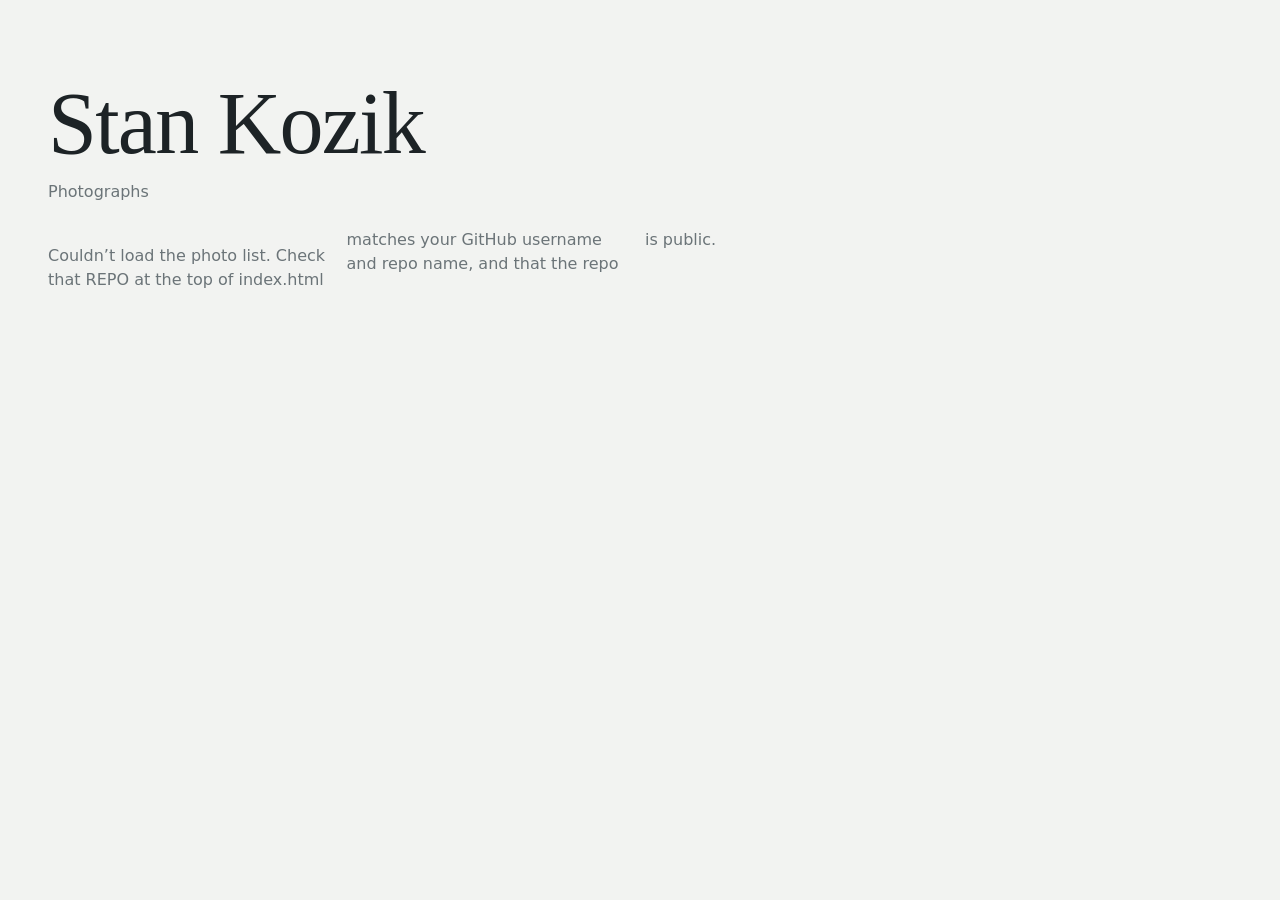
==== index.html @ 486a5b28 "Add files via upload" ====
<!DOCTYPE html>
<html lang="en">
<head>
<meta charset="utf-8">
<meta name="viewport" content="width=device-width, initial-scale=1">
<title>Stan Kozik – Photographs</title>
<style>
  :root { --bg:#f2f3f1; --ink:#1d2326; --mute:#6b7478; --veil:rgba(20,26,29,.94); color-scheme: light dark; }
  @media (prefers-color-scheme: dark) { :root { --bg:#1c2226; --ink:#e8ecec; --mute:#8d989c; } }
  * { box-sizing: border-box; }
  body { margin:0; background:var(--bg); color:var(--ink); font:16px/1.5 system-ui,-apple-system,"Segoe UI",sans-serif; }
  header { padding:clamp(2rem,8vw,5rem) clamp(1rem,4vw,3rem) 1.5rem; }
  h1 { margin:0; font:400 clamp(2.4rem,9vw,5.5rem)/1 "Iowan Old Style","Palatino Linotype",Georgia,serif; letter-spacing:-.02em; }
  header p { margin:.75rem 0 0; color:var(--mute); }
  main { padding:0 clamp(1rem,4vw,3rem) 4rem; }
  .gallery { column-width:280px; column-gap:10px; }
  .gallery button { display:block; width:100%; margin:0 0 10px; padding:0; border:0; background:none; cursor:zoom-in; break-inside:avoid; }
  .gallery img { display:block; width:100%; height:auto; background:rgba(128,128,128,.15); }
  button:focus-visible { outline:3px solid currentColor; outline-offset:2px; }
  .msg { color:var(--mute); max-width:60ch; }
  #box { position:fixed; inset:0; background:var(--veil); display:none; align-items:center; justify-content:center; flex-direction:column; padding:3rem 1rem 4rem; color:#e8ecec; z-index:10; }
  #box.open { display:flex; }
  #box img { max-width:100%; max-height:100%; object-fit:contain; min-height:0; }
  #cap { position:absolute; bottom:1.25rem; left:0; right:0; text-align:center; font-size:.95rem; color:#aab3b6; }
  #box .nav { position:absolute; top:50%; transform:translateY(-50%); border:0; background:none; color:inherit; font-size:2.5rem; padding:1rem; cursor:pointer; }
  #prev { left:0; } #next { right:0; }
  #close { position:absolute; top:.5rem; right:.75rem; border:0; background:none; color:inherit; font-size:2rem; padding:.5rem 1rem; cursor:pointer; }
</style>
</head>
<body>
<header>
  <h1>Stan Kozik</h1>
  <p>Photographs</p>
</header>
<main><div id="gallery" class="gallery"></div></main>

<div id="box" role="dialog" aria-modal="true" aria-label="Photo viewer">
  <button id="close" aria-label="Close">×</button>
  <button id="prev" class="nav" aria-label="Previous photo">‹</button>
  <img id="big" alt="">
  <button id="next" class="nav" aria-label="Next photo">›</button>
  <div id="cap"></div>
</div>

<script>
// EDIT THESE TWO LINES: your GitHub username and the name of the repo holding this site.
const REPO = "YOUR_GITHUB_USERNAME/YOUR_REPO_NAME";
const FOLDER = "images";

const gal = document.getElementById("gallery");
const box = document.getElementById("box"), big = document.getElementById("big"), cap = document.getElementById("cap");
let photos = [], i = 0, opener = null;

const nice = f => f.replace(/\.[^.]+$/, "").replace(/^[\d\s_-]+/, "").replace(/[-_]+/g, " ").trim();

fetch(`https://api.github.com/repos/${REPO}/contents/${FOLDER}`)
  .then(r => { if (!r.ok) throw new Error(r.status); return r.json(); })
  .then(list => {
    photos = list.filter(f => /\.(jpe?g|png|webp|avif|gif)$/i.test(f.name))
      .map(f => f.name).sort((a, b) => a.localeCompare(b, undefined, { numeric: true }));
    if (!photos.length) { gal.innerHTML = '<p class="msg">No photos yet. Add some to the images folder.</p>'; return; }
    photos.forEach((name, n) => {
      const b = document.createElement("button");
      b.setAttribute("aria-label", "Open photo " + (nice(name) || n + 1));
      b.innerHTML = `<img src="${FOLDER}/${encodeURIComponent(name)}" loading="lazy" decoding="async" alt="${nice(name)}">`;
      b.onclick = () => show(n, b);
      gal.appendChild(b);
    });
  })
  .catch(() => { gal.innerHTML = '<p class="msg">Couldn’t load the photo list. Check that REPO at the top of index.html matches your GitHub username and repo name, and that the repo is public.</p>'; });

function show(n, from) {
  i = (n + photos.length) % photos.length;
  if (from) opener = from;
  big.src = `${FOLDER}/${encodeURIComponent(photos[i])}`;
  big.alt = nice(photos[i]);
  cap.textContent = nice(photos[i]);
  box.classList.add("open");
  document.getElementById("close").focus();
}
function hide() { box.classList.remove("open"); big.removeAttribute("src"); if (opener) opener.focus(); }

document.getElementById("close").onclick = hide;
document.getElementById("prev").onclick = () => show(i - 1);
document.getElementById("next").onclick = () => show(i + 1);
box.addEventListener("click", e => { if (e.target === box) hide(); });
document.addEventListener("keydown", e => {
  if (!box.classList.contains("open")) return;
  if (e.key === "Escape") hide();
  if (e.key === "ArrowLeft") show(i - 1);
  if (e.key === "ArrowRight") show(i + 1);
});
let x0 = null;
box.addEventListener("touchstart", e => { x0 = e.touches[0].clientX; }, { passive: true });
box.addEventListener("touchend", e => {
  if (x0 === null) return;
  const dx = e.changedTouches[0].clientX - x0; x0 = null;
  if (Math.abs(dx) > 50) show(i + (dx < 0 ? 1 : -1));
});
</script>
</body>
</html>
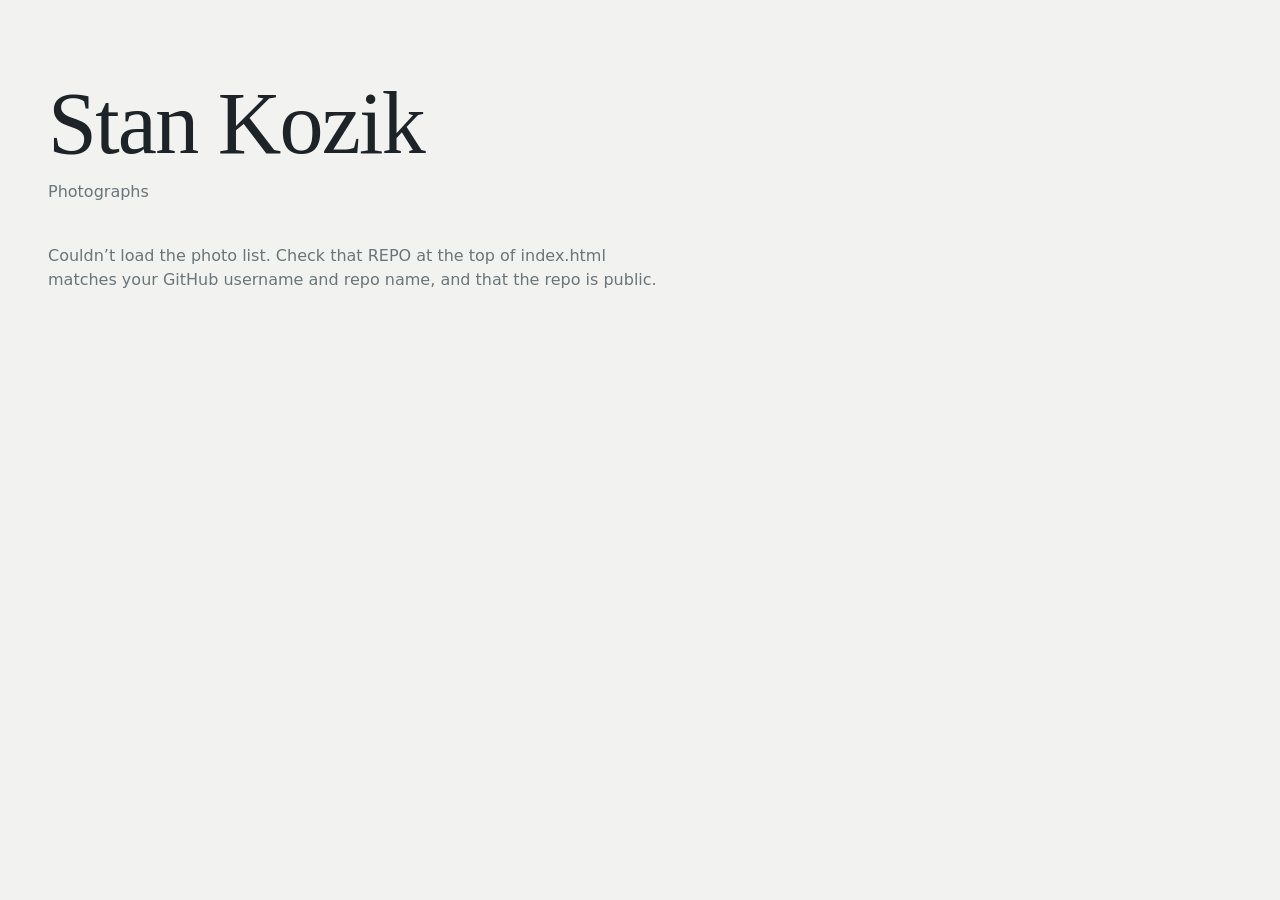
==== commit 2fd5087a: "Add files via upload" ====
--- a/index.html
+++ b/index.html
@@ -13,9 +13,12 @@
   h1 { margin:0; font:400 clamp(2.4rem,9vw,5.5rem)/1 "Iowan Old Style","Palatino Linotype",Georgia,serif; letter-spacing:-.02em; }
   header p { margin:.75rem 0 0; color:var(--mute); }
   main { padding:0 clamp(1rem,4vw,3rem) 4rem; }
-  .gallery { column-width:280px; column-gap:10px; }
-  .gallery button { display:block; width:100%; margin:0 0 10px; padding:0; border:0; background:none; cursor:zoom-in; break-inside:avoid; }
+  /* Rows of photos fill the full width; each photo keeps its own shape. --h is the target row height. */
+  .gallery { --h:300px; display:flex; flex-wrap:wrap; gap:10px; }
+  .gallery::after { content:""; flex-grow:1000000; }
+  .gallery button { --r:1.5; flex:calc(var(--r) * 100) 1 calc(var(--r) * var(--h)); margin:0; padding:0; border:0; background:none; cursor:zoom-in; }
   .gallery img { display:block; width:100%; height:auto; background:rgba(128,128,128,.15); }
+  @media (max-width:600px) { .gallery { --h:180px; gap:6px; } }
   button:focus-visible { outline:3px solid currentColor; outline-offset:2px; }
   .msg { color:var(--mute); max-width:60ch; }
   #box { position:fixed; inset:0; background:var(--veil); display:none; align-items:center; justify-content:center; flex-direction:column; padding:3rem 1rem 4rem; color:#e8ecec; z-index:10; }
@@ -43,8 +46,8 @@
 </div>
 
 <script>
-// EDIT THESE TWO LINES: your GitHub username and the name of the repo holding this site.
-const REPO = "YOUR_GITHUB_USERNAME/YOUR_REPO_NAME";
+// GitHub username/repo that holds this site.
+const REPO = "Starkoz-mp3/Photos";
 const FOLDER = "images";
 
 const gal = document.getElementById("gallery");
@@ -62,7 +65,11 @@
     photos.forEach((name, n) => {
       const b = document.createElement("button");
       b.setAttribute("aria-label", "Open photo " + (nice(name) || n + 1));
-      b.innerHTML = `<img src="${FOLDER}/${encodeURIComponent(name)}" loading="lazy" decoding="async" alt="${nice(name)}">`;
+      b.innerHTML = `<img src="${FOLDER}/${encodeURIComponent(name)}" decoding="async" alt="${nice(name)}">`;
+      const im = b.firstChild;
+      const setShape = () => { if (im.naturalHeight) b.style.setProperty("--r", im.naturalWidth / im.naturalHeight); };
+      im.onload = setShape;
+      if (im.complete) setShape();
       b.onclick = () => show(n, b);
       gal.appendChild(b);
     });
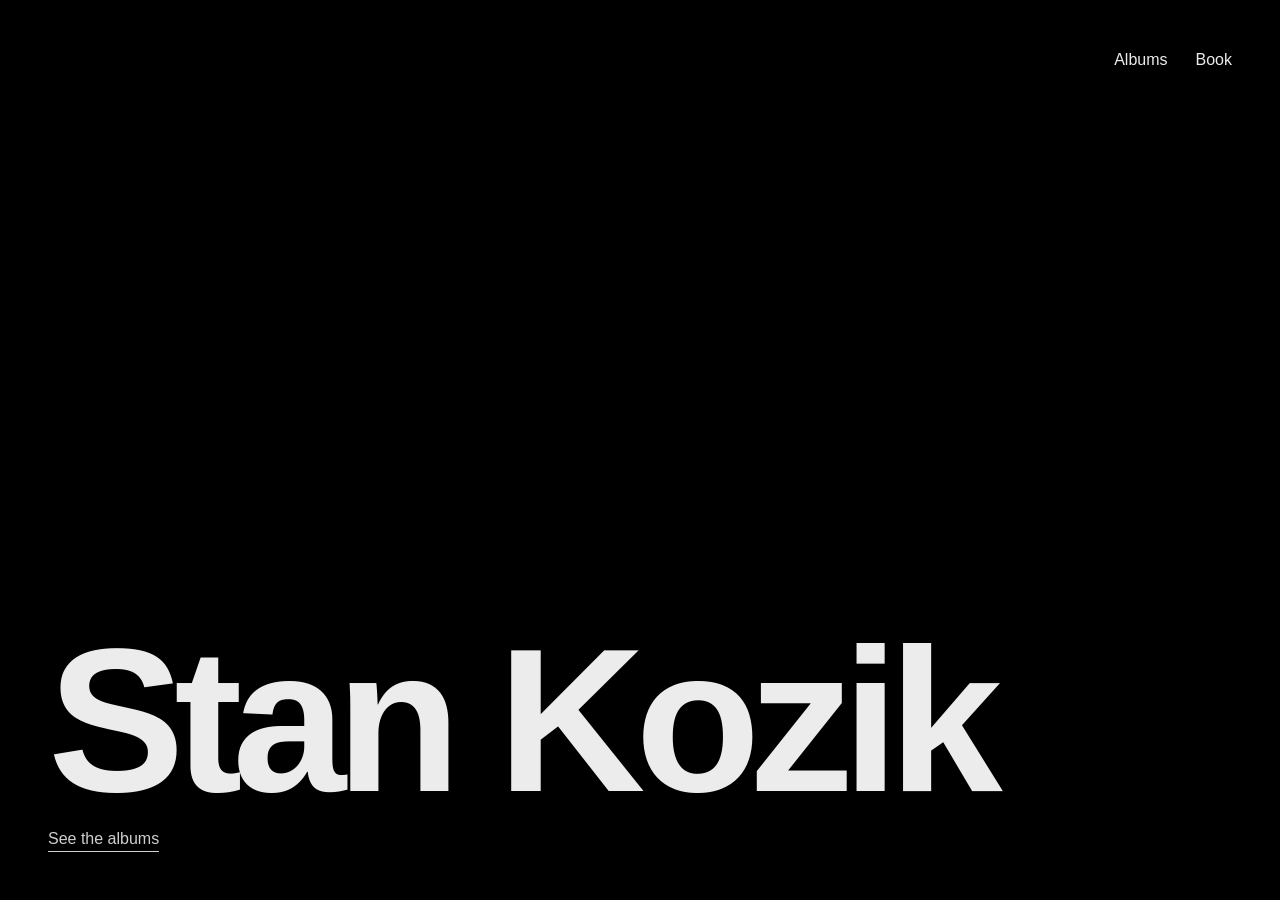
==== commit f902f7e4: "Add files via upload" ====
--- a/index.html
+++ b/index.html
@@ -1,109 +1,5 @@
-<!DOCTYPE html>
-<html lang="en">
-<head>
-<meta charset="utf-8">
-<meta name="viewport" content="width=device-width, initial-scale=1">
-<title>Stan Kozik – Photographs</title>
-<style>
-  :root { --bg:#f2f3f1; --ink:#1d2326; --mute:#6b7478; --veil:rgba(20,26,29,.94); color-scheme: light dark; }
-  @media (prefers-color-scheme: dark) { :root { --bg:#1c2226; --ink:#e8ecec; --mute:#8d989c; } }
-  * { box-sizing: border-box; }
-  body { margin:0; background:var(--bg); color:var(--ink); font:16px/1.5 system-ui,-apple-system,"Segoe UI",sans-serif; }
-  header { padding:clamp(2rem,8vw,5rem) clamp(1rem,4vw,3rem) 1.5rem; }
-  h1 { margin:0; font:400 clamp(2.4rem,9vw,5.5rem)/1 "Iowan Old Style","Palatino Linotype",Georgia,serif; letter-spacing:-.02em; }
-  header p { margin:.75rem 0 0; color:var(--mute); }
-  main { padding:0 clamp(1rem,4vw,3rem) 4rem; }
-  /* Rows of photos fill the full width; each photo keeps its own shape. --h is the target row height. */
-  .gallery { --h:300px; display:flex; flex-wrap:wrap; gap:10px; }
-  .gallery::after { content:""; flex-grow:1000000; }
-  .gallery button { --r:1.5; flex:calc(var(--r) * 100) 1 calc(var(--r) * var(--h)); margin:0; padding:0; border:0; background:none; cursor:zoom-in; }
-  .gallery img { display:block; width:100%; height:auto; background:rgba(128,128,128,.15); }
-  @media (max-width:600px) { .gallery { --h:180px; gap:6px; } }
-  button:focus-visible { outline:3px solid currentColor; outline-offset:2px; }
-  .msg { color:var(--mute); max-width:60ch; }
-  #box { position:fixed; inset:0; background:var(--veil); display:none; align-items:center; justify-content:center; flex-direction:column; padding:3rem 1rem 4rem; color:#e8ecec; z-index:10; }
-  #box.open { display:flex; }
-  #box img { max-width:100%; max-height:100%; object-fit:contain; min-height:0; }
-  #cap { position:absolute; bottom:1.25rem; left:0; right:0; text-align:center; font-size:.95rem; color:#aab3b6; }
-  #box .nav { position:absolute; top:50%; transform:translateY(-50%); border:0; background:none; color:inherit; font-size:2.5rem; padding:1rem; cursor:pointer; }
-  #prev { left:0; } #next { right:0; }
-  #close { position:absolute; top:.5rem; right:.75rem; border:0; background:none; color:inherit; font-size:2rem; padding:.5rem 1rem; cursor:pointer; }
-</style>
-</head>
-<body>
-<header>
-  <h1>Stan Kozik</h1>
-  <p>Photographs</p>
-</header>
-<main><div id="gallery" class="gallery"></div></main>
-
-<div id="box" role="dialog" aria-modal="true" aria-label="Photo viewer">
-  <button id="close" aria-label="Close">×</button>
-  <button id="prev" class="nav" aria-label="Previous photo">‹</button>
-  <img id="big" alt="">
-  <button id="next" class="nav" aria-label="Next photo">›</button>
-  <div id="cap"></div>
-</div>
-
-<script>
-// GitHub username/repo that holds this site.
-const REPO = "Starkoz-mp3/Photos";
-const FOLDER = "images";
-
-const gal = document.getElementById("gallery");
-const box = document.getElementById("box"), big = document.getElementById("big"), cap = document.getElementById("cap");
-let photos = [], i = 0, opener = null;
-
-const nice = f => f.replace(/\.[^.]+$/, "").replace(/^[\d\s_-]+/, "").replace(/[-_]+/g, " ").trim();
-
-fetch(`https://api.github.com/repos/${REPO}/contents/${FOLDER}`)
-  .then(r => { if (!r.ok) throw new Error(r.status); return r.json(); })
-  .then(list => {
-    photos = list.filter(f => /\.(jpe?g|png|webp|avif|gif)$/i.test(f.name))
-      .map(f => f.name).sort((a, b) => a.localeCompare(b, undefined, { numeric: true }));
-    if (!photos.length) { gal.innerHTML = '<p class="msg">No photos yet. Add some to the images folder.</p>'; return; }
-    photos.forEach((name, n) => {
-      const b = document.createElement("button");
-      b.setAttribute("aria-label", "Open photo " + (nice(name) || n + 1));
-      b.innerHTML = `<img src="${FOLDER}/${encodeURIComponent(name)}" decoding="async" alt="${nice(name)}">`;
-      const im = b.firstChild;
-      const setShape = () => { if (im.naturalHeight) b.style.setProperty("--r", im.naturalWidth / im.naturalHeight); };
-      im.onload = setShape;
-      if (im.complete) setShape();
-      b.onclick = () => show(n, b);
-      gal.appendChild(b);
-    });
-  })
-  .catch(() => { gal.innerHTML = '<p class="msg">Couldn’t load the photo list. Check that REPO at the top of index.html matches your GitHub username and repo name, and that the repo is public.</p>'; });
-
-function show(n, from) {
-  i = (n + photos.length) % photos.length;
-  if (from) opener = from;
-  big.src = `${FOLDER}/${encodeURIComponent(photos[i])}`;
-  big.alt = nice(photos[i]);
-  cap.textContent = nice(photos[i]);
-  box.classList.add("open");
-  document.getElementById("close").focus();
-}
-function hide() { box.classList.remove("open"); big.removeAttribute("src"); if (opener) opener.focus(); }
-
-document.getElementById("close").onclick = hide;
-document.getElementById("prev").onclick = () => show(i - 1);
-document.getElementById("next").onclick = () => show(i + 1);
-box.addEventListener("click", e => { if (e.target === box) hide(); });
-document.addEventListener("keydown", e => {
-  if (!box.classList.contains("open")) return;
-  if (e.key === "Escape") hide();
-  if (e.key === "ArrowLeft") show(i - 1);
-  if (e.key === "ArrowRight") show(i + 1);
-});
-let x0 = null;
-box.addEventListener("touchstart", e => { x0 = e.touches[0].clientX; }, { passive: true });
-box.addEventListener("touchend", e => {
-  if (x0 === null) return;
-  const dx = e.changedTouches[0].clientX - x0; x0 = null;
-  if (Math.abs(dx) > 50) show(i + (dx < 0 ? 1 : -1));
-});
-</script>
-</body>
-</html>
+<!DOCTYPE html><html lang="en"><head><meta charset="utf-8"><meta name="viewport" content="width=device-width, initial-scale=1"><title>Stan Kozik – Photographs</title><link rel="stylesheet" href="style.css"></head><body>
+<nav class="nav"><span></span><span class="links"><a href="albums.html">Albums</a><a href="book.html">Book</a></span></nav>
+<header class="hero" role="img" aria-label="A figure walking toward a streetlamp in fog">
+<h1>Stan Kozik</h1><a class="go" href="albums.html">See the albums</a></header>
+</body></html>
--- a/style.css
+++ b/style.css
@@ -0,0 +1,36 @@
+:root{--bg:#0e0e0e;--ink:#ececec;--mute:#8a8a8a;--pad:clamp(1rem,4vw,3rem)}
+*{box-sizing:border-box}
+html{color-scheme:dark}
+body{margin:0;background:var(--bg);color:var(--ink);font:16px/1.5 "Helvetica Neue",Helvetica,Arial,sans-serif}
+a{color:inherit;text-decoration:none}
+a:focus-visible,button:focus-visible{outline:2px solid var(--ink);outline-offset:3px}
+.nav{position:absolute;top:0;left:0;right:0;display:flex;justify-content:space-between;padding:var(--pad);z-index:5}
+.nav .links{display:flex;gap:1.75rem}
+.nav a:hover{opacity:.6}
+.nav .here{border-bottom:1px solid currentColor}
+.hero{position:relative;height:100vh;height:100svh;min-height:420px;display:flex;flex-direction:column;justify-content:flex-end;padding:var(--pad);background:#000 url(images/hero.jpg) 50% 45%/cover no-repeat}
+.hero::before{content:"";position:absolute;inset:0;background:linear-gradient(to top,rgba(0,0,0,.7),transparent 55%)}
+.hero h1{position:relative;margin:0;font-weight:700;font-size:clamp(3.5rem,16vw,13rem);line-height:.85;letter-spacing:-.05em}
+.hero a.go{position:relative;margin-top:1.25rem;color:#cfcfcf;border-bottom:1px solid currentColor;align-self:flex-start}
+.page{padding:clamp(5rem,12vw,7rem) var(--pad) 4rem}
+.title{margin:0 0 2rem;font-weight:700;font-size:clamp(2.5rem,9vw,6rem);line-height:.95;letter-spacing:-.04em}
+.msg{color:var(--mute);max-width:60ch}
+.albums{display:grid;grid-template-columns:repeat(auto-fill,minmax(min(100%,300px),1fr));gap:10px}
+.tile{position:relative;display:block;aspect-ratio:4/5;overflow:hidden;background:#1a1a1a}
+.tile img{width:100%;height:100%;object-fit:cover;display:block;transition:transform .5s}
+.tile:hover img{transform:scale(1.03)}
+.tile::after{content:"";position:absolute;inset:0;background:linear-gradient(to top,rgba(0,0,0,.6),transparent 50%)}
+.tile span{position:absolute;left:1rem;bottom:.9rem;z-index:1;font-size:1.75rem;font-weight:700;letter-spacing:-.03em;line-height:1.1}
+.gallery{--h:300px;display:flex;flex-wrap:wrap;gap:10px}
+.gallery::after{content:"";flex-grow:1000000}
+.gallery button{--r:1.5;flex:calc(var(--r) * 100) 1 calc(var(--r) * var(--h));margin:0;padding:0;border:0;background:none;cursor:zoom-in}
+.gallery img{display:block;width:100%;height:auto;background:#1a1a1a}
+@media (max-width:600px){.gallery{--h:180px;gap:6px}}
+#box{position:fixed;inset:0;background:rgba(8,8,8,.96);display:none;align-items:center;justify-content:center;padding:3rem 1rem 4rem;z-index:10}
+#box.open{display:flex}
+#box img{max-width:100%;max-height:100%;object-fit:contain;min-height:0}
+#cap{position:absolute;bottom:1.25rem;left:0;right:0;text-align:center;font-size:.95rem;color:var(--mute)}
+#box .arrow{position:absolute;top:50%;transform:translateY(-50%);border:0;background:none;color:inherit;font-size:2.5rem;padding:1rem;cursor:pointer}
+#prev{left:0}#next{right:0}
+#close{position:absolute;top:.5rem;right:.75rem;border:0;background:none;color:inherit;font-size:2rem;padding:.5rem 1rem;cursor:pointer}
+@media (prefers-reduced-motion:reduce){.tile img{transition:none}}
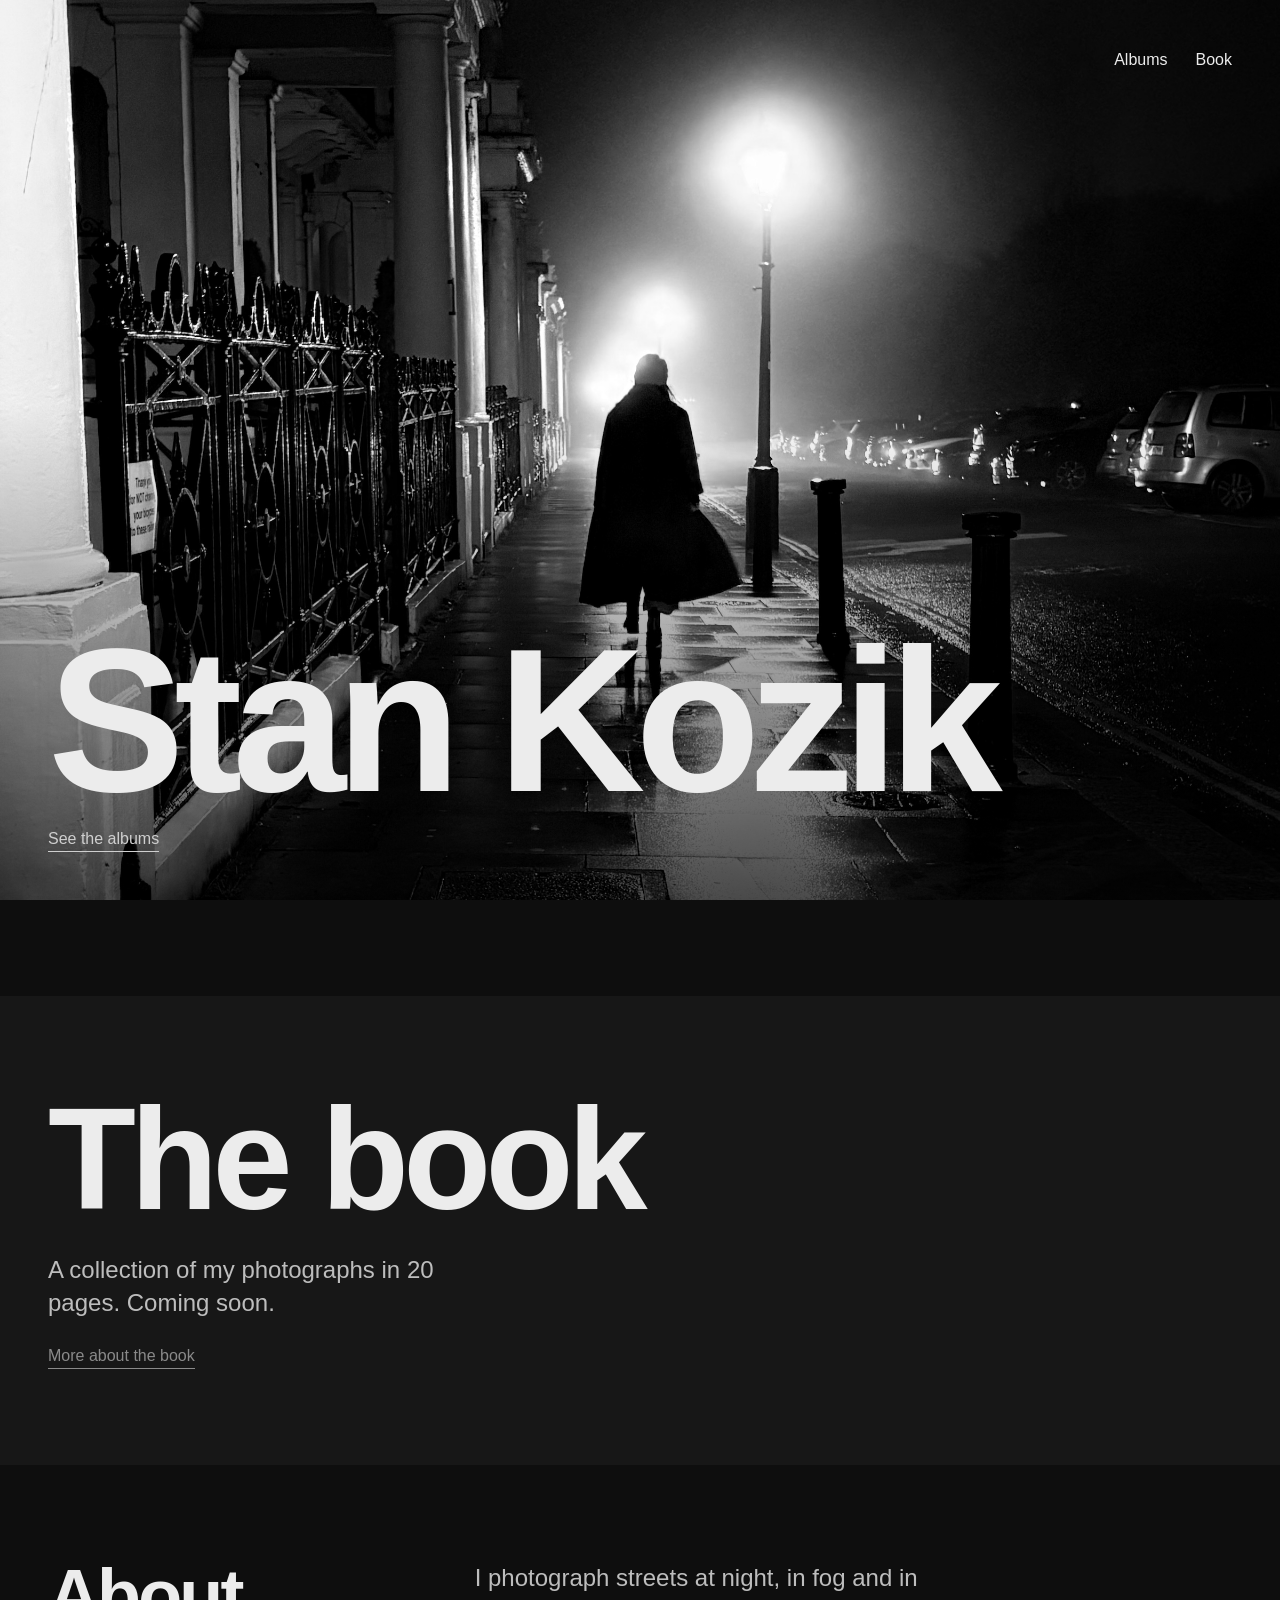
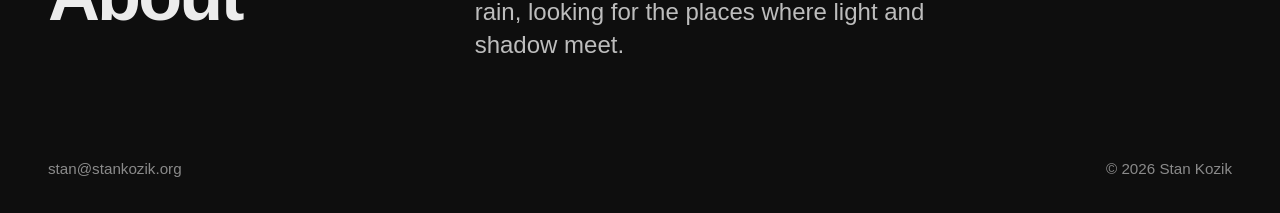
==== commit 81ec675c: "Add files via upload" ====
--- a/index.html
+++ b/index.html
@@ -2,4 +2,29 @@
 <nav class="nav"><span></span><span class="links"><a href="albums.html">Albums</a><a href="book.html">Book</a></span></nav>
 <header class="hero" role="img" aria-label="A figure walking toward a streetlamp in fog">
 <h1>Stan Kozik</h1><a class="go" href="albums.html">See the albums</a></header>
-</body></html>
+
+<main>
+<section class="sec">
+<h2>Highlights</h2>
+<div id="gallery" class="gallery" data-album="highlights" data-max="8" data-hide></div>
+<a class="more" href="albums.html">See all albums</a>
+</section>
+
+<section class="sec">
+<h2>Albums</h2>
+<div id="albums" class="albums" data-hide></div>
+</section>
+
+<section class="band">
+<h2>The book</h2>
+<p class="lede">A collection of my photographs in 20 pages. Coming soon.</p>
+<a class="more" href="book.html">More about the book</a>
+</section>
+
+<section class="sec about">
+<h2>About</h2>
+<!-- EDIT THIS PARAGRAPH: replace with your own words. -->
+<p class="lede">I photograph streets at night, in fog and in rain, looking for the places where light and shadow meet.</p>
+</section>
+</main>
+<script src="site.js"></script></body></html>
--- a/style.css
+++ b/style.css
@@ -34,3 +34,15 @@
 #prev{left:0}#next{right:0}
 #close{position:absolute;top:.5rem;right:.75rem;border:0;background:none;color:inherit;font-size:2rem;padding:.5rem 1rem;cursor:pointer}
 @media (prefers-reduced-motion:reduce){.tile img{transition:none}}
+.sec{padding:clamp(3rem,9vw,6rem) var(--pad) 0}
+.sec h2,.band h2{margin:0 0 1.5rem;font-weight:700;font-size:clamp(2rem,7vw,4.5rem);line-height:.95;letter-spacing:-.04em}
+.more{display:inline-block;margin-top:1.5rem;color:var(--mute);border-bottom:1px solid currentColor}
+.more:hover{color:var(--ink)}
+.band{margin-top:clamp(3rem,9vw,6rem);padding:clamp(3rem,9vw,6rem) var(--pad);background:#171717}
+.band h2{font-size:clamp(3rem,12vw,9rem)}
+.lede{margin:0;max-width:34ch;font-size:clamp(1.1rem,2.2vw,1.5rem);line-height:1.4;color:#bdbdbd}
+.about{display:grid;gap:1rem 3rem;grid-template-columns:1fr}
+.about h2{margin:0}
+@media (min-width:800px){.about{grid-template-columns:1fr 2fr}}
+.foot{display:flex;flex-wrap:wrap;gap:1rem 2rem;justify-content:space-between;padding:clamp(3rem,9vw,6rem) var(--pad) 2rem;color:var(--mute);font-size:.95rem}
+.foot a:hover{color:var(--ink)}
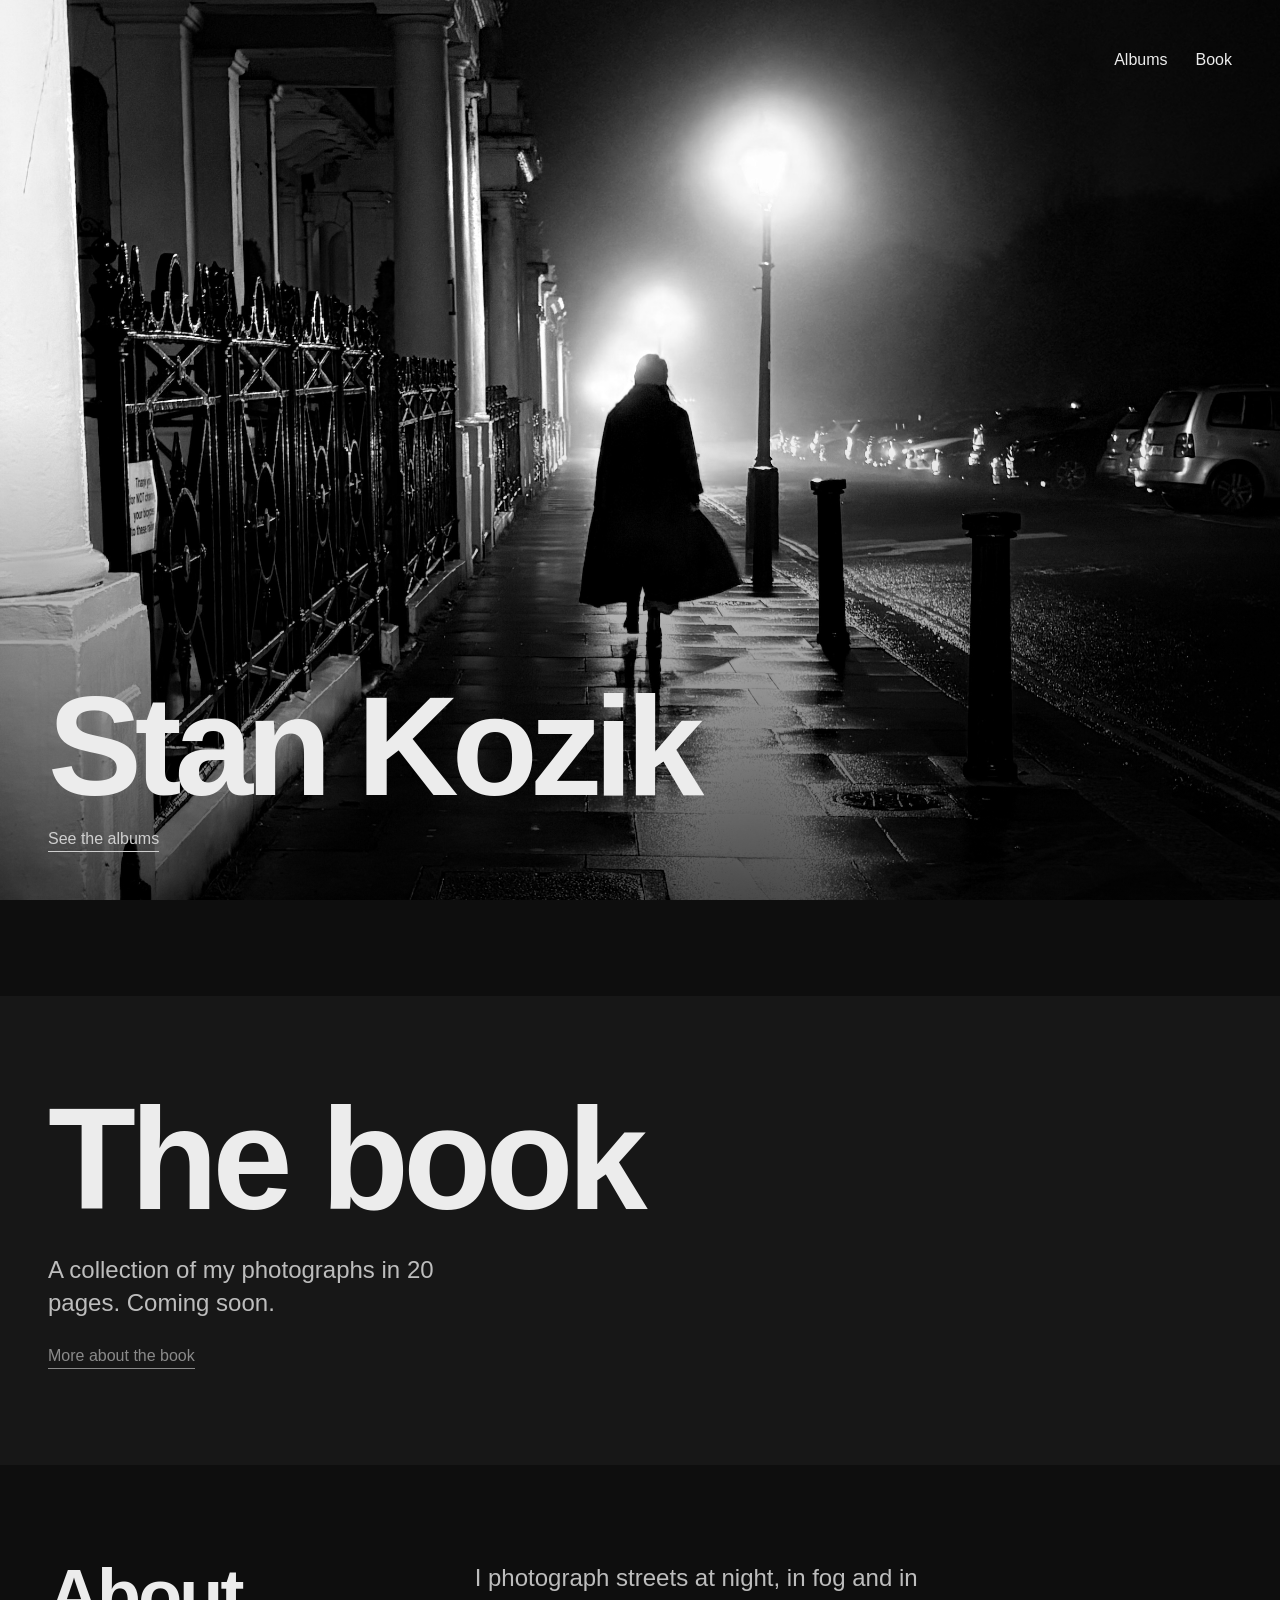
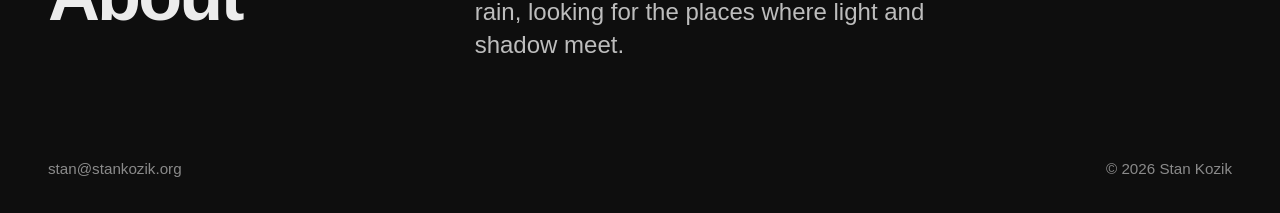
==== commit 0ffc9246: "Add files via upload" ====
--- a/index.html
+++ b/index.html
@@ -7,12 +7,12 @@
 <section class="sec">
 <h2>Highlights</h2>
 <div id="gallery" class="gallery" data-album="highlights" data-max="8" data-hide></div>
-<a class="more" href="albums.html">See all albums</a>
 </section>
 
 <section class="sec">
 <h2>Albums</h2>
 <div id="albums" class="albums" data-hide></div>
+<a class="more" href="albums.html">See all albums</a>
 </section>
 
 <section class="band">
--- a/style.css
+++ b/style.css
@@ -10,7 +10,7 @@
 .nav .here{border-bottom:1px solid currentColor}
 .hero{position:relative;height:100vh;height:100svh;min-height:420px;display:flex;flex-direction:column;justify-content:flex-end;padding:var(--pad);background:#000 url(images/hero.jpg) 50% 45%/cover no-repeat}
 .hero::before{content:"";position:absolute;inset:0;background:linear-gradient(to top,rgba(0,0,0,.7),transparent 55%)}
-.hero h1{position:relative;margin:0;font-weight:700;font-size:clamp(3.5rem,16vw,13rem);line-height:.85;letter-spacing:-.05em}
+.hero h1{position:relative;margin:0;font-weight:700;font-size:clamp(3.5rem,11vw,10rem);line-height:.85;letter-spacing:-.05em}
 .hero a.go{position:relative;margin-top:1.25rem;color:#cfcfcf;border-bottom:1px solid currentColor;align-self:flex-start}
 .page{padding:clamp(5rem,12vw,7rem) var(--pad) 4rem}
 .title{margin:0 0 2rem;font-weight:700;font-size:clamp(2.5rem,9vw,6rem);line-height:.95;letter-spacing:-.04em}
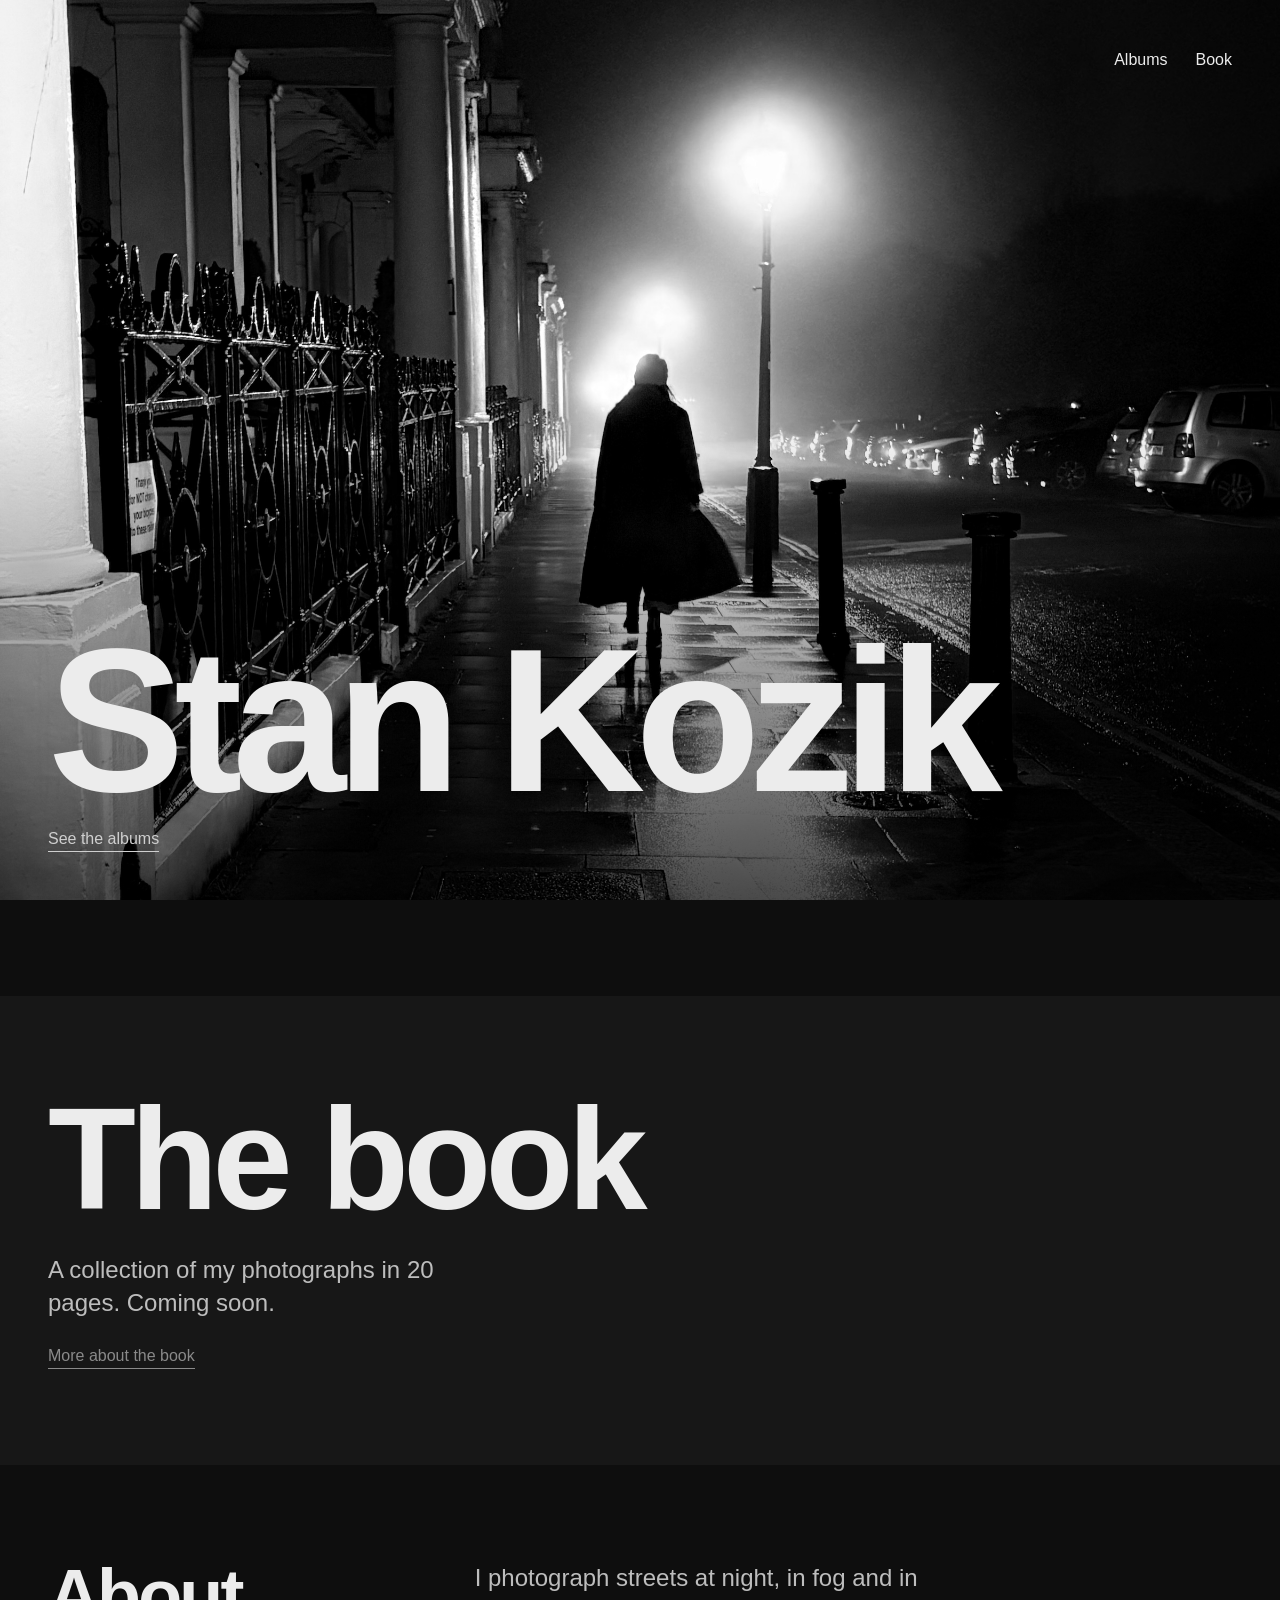
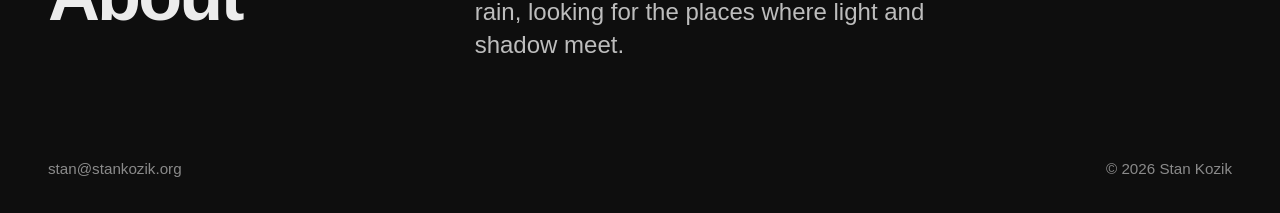
==== commit bf70c9a2: "Add files via upload" ====
--- a/index.html
+++ b/index.html
@@ -6,7 +6,7 @@
 <main>
 <section class="sec">
 <h2>Highlights</h2>
-<div id="gallery" class="gallery" data-album="highlights" data-max="8" data-hide></div>
+<div id="gallery" class="gallery" data-album="highlights" data-preview data-hide></div>
 </section>
 
 <section class="sec">
--- a/style.css
+++ b/style.css
@@ -10,7 +10,7 @@
 .nav .here{border-bottom:1px solid currentColor}
 .hero{position:relative;height:100vh;height:100svh;min-height:420px;display:flex;flex-direction:column;justify-content:flex-end;padding:var(--pad);background:#000 url(images/hero.jpg) 50% 45%/cover no-repeat}
 .hero::before{content:"";position:absolute;inset:0;background:linear-gradient(to top,rgba(0,0,0,.7),transparent 55%)}
-.hero h1{position:relative;margin:0;font-weight:700;font-size:clamp(3.5rem,11vw,10rem);line-height:.85;letter-spacing:-.05em}
+.hero h1{position:relative;margin:0;font-weight:700;font-size:clamp(3.5rem,16vw,13rem);line-height:.85;letter-spacing:-.05em}
 .hero a.go{position:relative;margin-top:1.25rem;color:#cfcfcf;border-bottom:1px solid currentColor;align-self:flex-start}
 .page{padding:clamp(5rem,12vw,7rem) var(--pad) 4rem}
 .title{margin:0 0 2rem;font-weight:700;font-size:clamp(2.5rem,9vw,6rem);line-height:.95;letter-spacing:-.04em}
@@ -46,3 +46,7 @@
 @media (min-width:800px){.about{grid-template-columns:1fr 2fr}}
 .foot{display:flex;flex-wrap:wrap;gap:1rem 2rem;justify-content:space-between;padding:clamp(3rem,9vw,6rem) var(--pad) 2rem;color:var(--mute);font-size:.95rem}
 .foot a:hover{color:var(--ink)}
+.gallery.flush::after{display:none}
+.gallery.stack button{flex:1 1 100%}
+button.more{padding:0;border:0;border-bottom:1px solid currentColor;background:none;font:inherit;cursor:pointer}
+.more[hidden]{display:none}
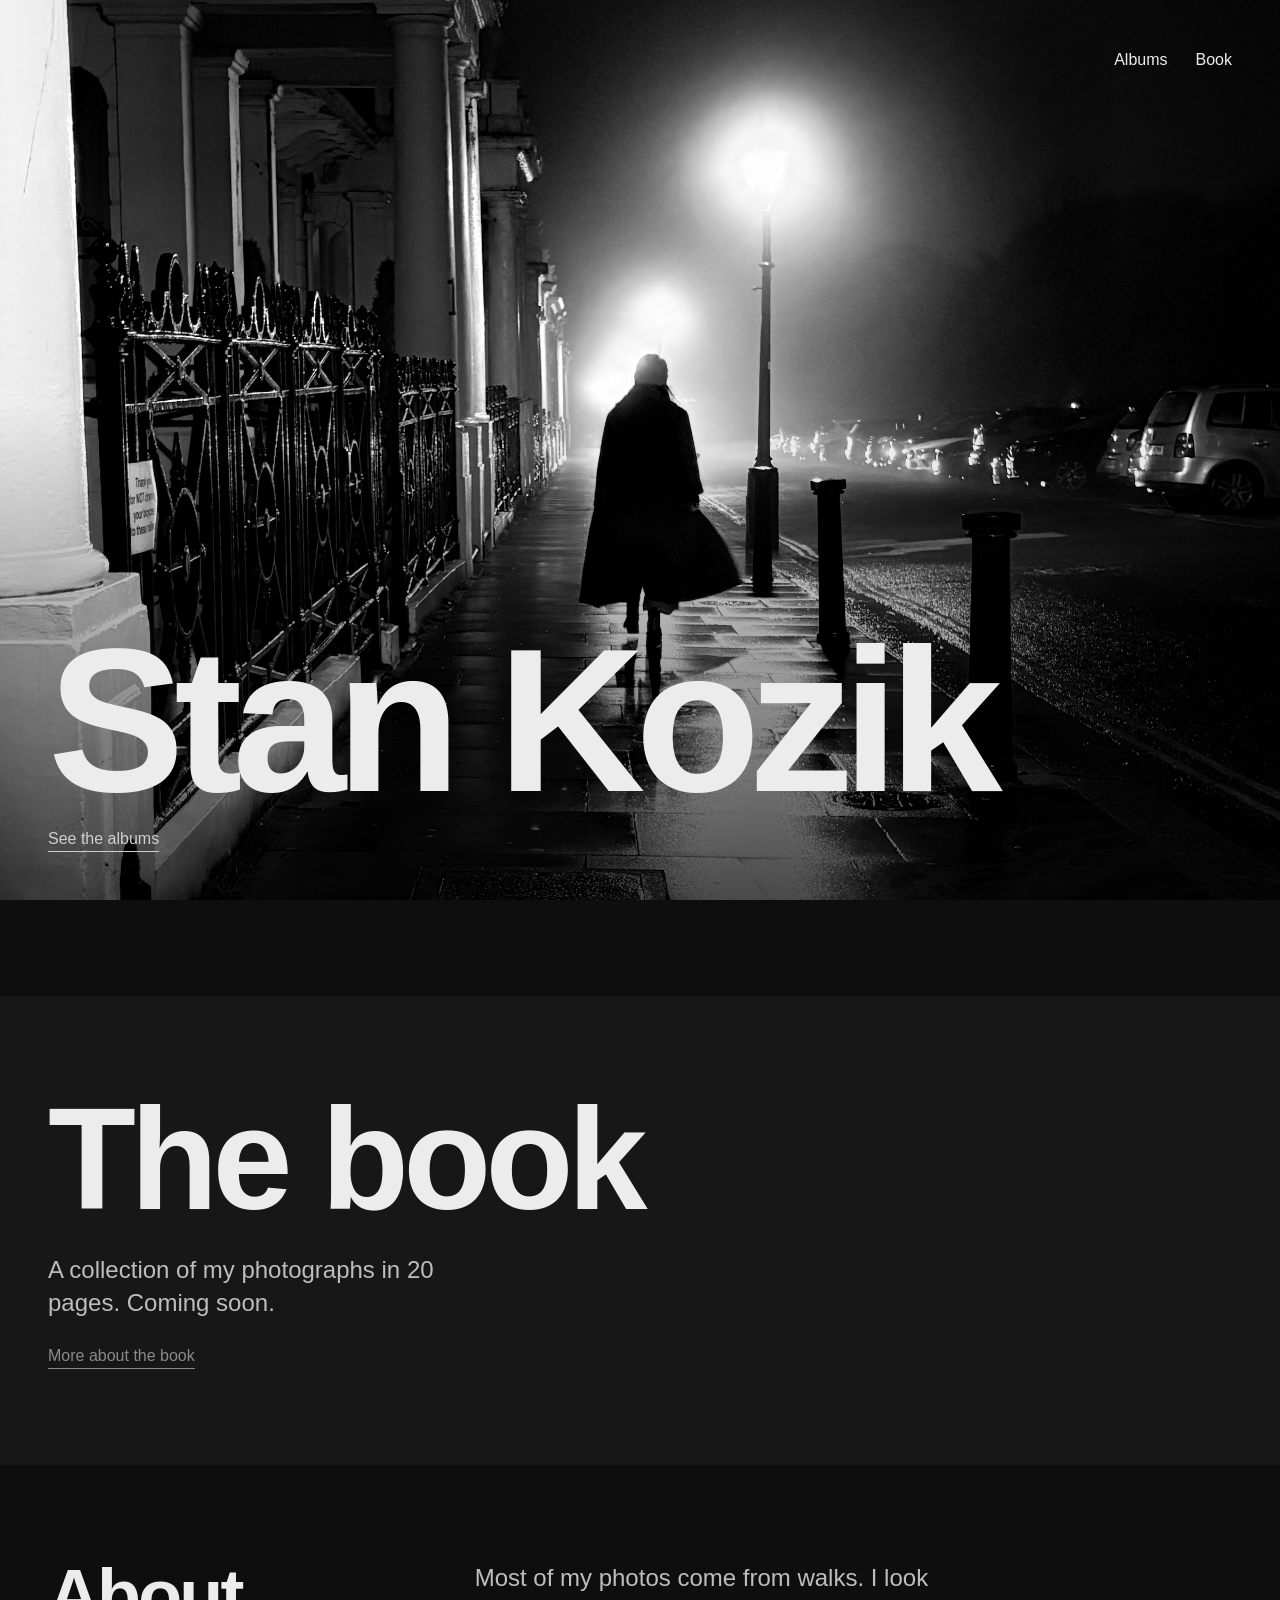
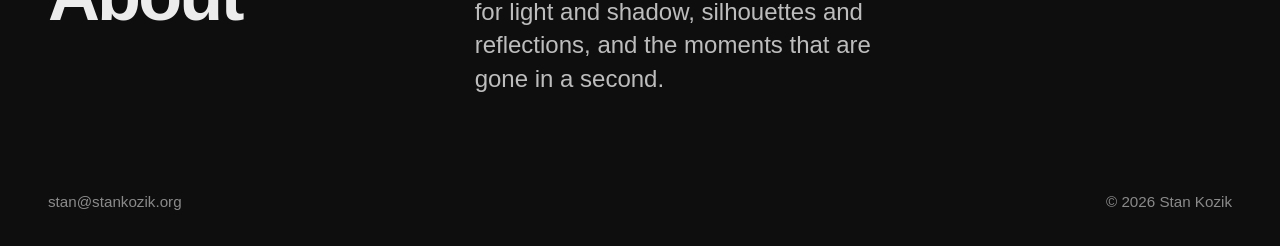
==== commit 0fb65507: "Update About section paragraph in index.html" ====
--- a/index.html
+++ b/index.html
@@ -23,8 +23,7 @@
 
 <section class="sec about">
 <h2>About</h2>
-<!-- EDIT THIS PARAGRAPH: replace with your own words. -->
-<p class="lede">I photograph streets at night, in fog and in rain, looking for the places where light and shadow meet.</p>
+<p class="lede">Most of my photos come from walks. I look for light and shadow, silhouettes and reflections, and the moments that are gone in a second.</p>
 </section>
 </main>
 <script src="site.js"></script></body></html>
